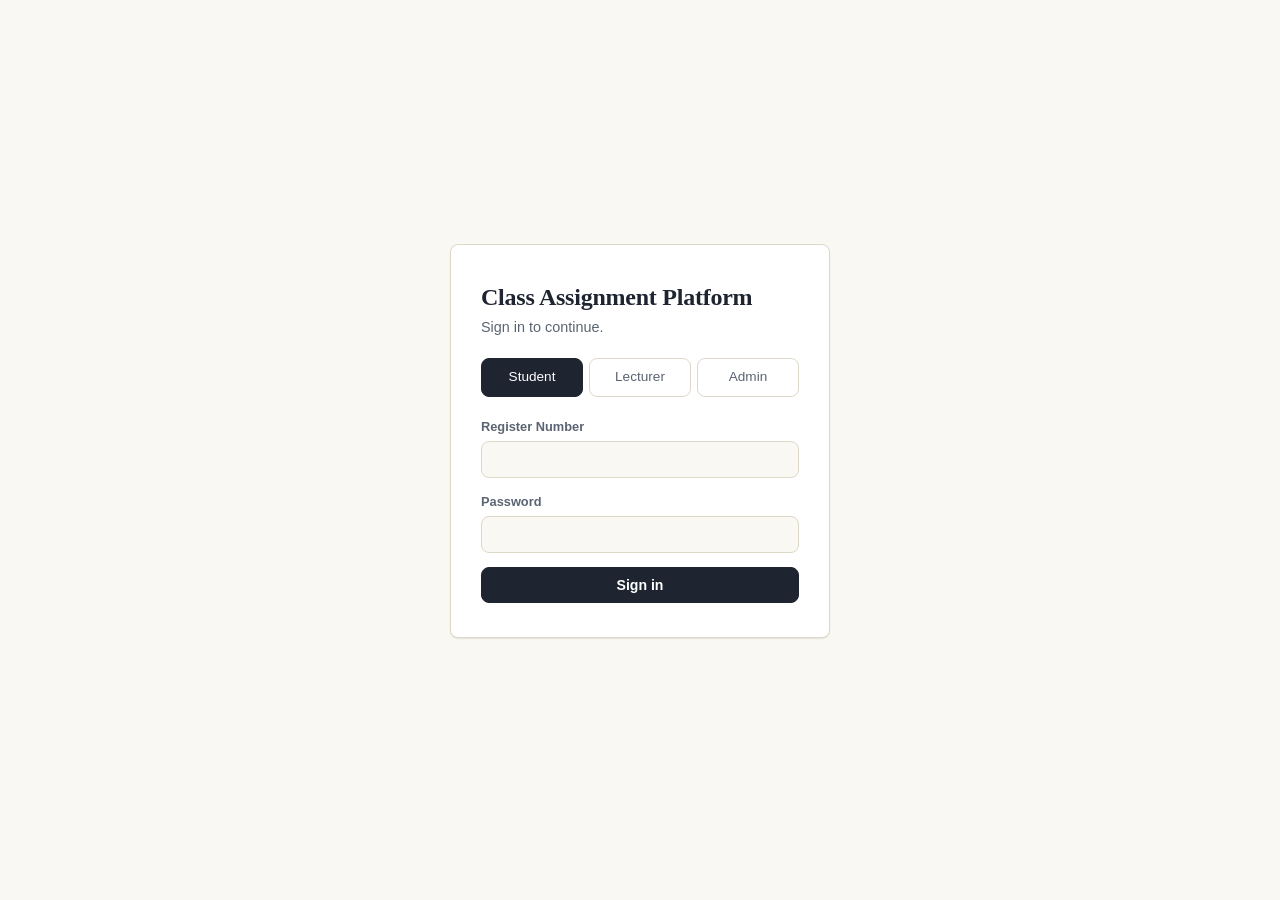
==== frontend/index.html @ a12e346f "First commit." ====
<!doctype html>
<html lang="en">
<head>
<meta charset="utf-8" />
<meta name="viewport" content="width=device-width, initial-scale=1" />
<title>Sign in · Class Assignment Platform</title>
<link rel="stylesheet" href="shared/css/styles.css" />
</head>
<body>
  <div class="login-shell">
    <div class="card login-card">
      <h1>Class Assignment Platform</h1>
      <p style="color:var(--ink-soft); margin-top:-8px; margin-bottom:20px; font-size:.9rem;">
        Sign in to continue.
      </p>

      <div class="role-tabs" id="roleTabs">
        <div class="role-tab active" data-role="student">Student</div>
        <div class="role-tab" data-role="lecturer">Lecturer</div>
        <div class="role-tab" data-role="admin">Admin</div>
      </div>

      <div id="errorBanner"></div>

      <form id="loginForm">
        <div class="field">
          <label id="idLabel">Register Number</label>
          <input id="identifier" type="text" autocomplete="username" required />
        </div>
        <div class="field">
          <label>Password</label>
          <input id="password" type="password" autocomplete="current-password" required />
        </div>
        <button class="btn" type="submit" style="width:100%; justify-content:center;" id="submitBtn">
          Sign in
        </button>
      </form>
    </div>
  </div>

  <script src="shared/js/api.js"></script>
  <script>
    let selectedRole = "student";
    const idLabels = { student: "Register Number", lecturer: "Lecturer ID", admin: "Username" };
    const destinations = { student: "student/index.html", lecturer: "lecturer/index.html", admin: "admin/index.html" };

    document.querySelectorAll(".role-tab").forEach(tab => {
      tab.addEventListener("click", () => {
        document.querySelectorAll(".role-tab").forEach(t => t.classList.remove("active"));
        tab.classList.add("active");
        selectedRole = tab.dataset.role;
        document.getElementById("idLabel").textContent = idLabels[selectedRole];
      });
    });

    if (Auth.isLoggedIn()) {
      window.location.href = destinations[Auth.role()] || "student/index.html";
    }

    document.getElementById("loginForm").addEventListener("submit", async (e) => {
      e.preventDefault();
      const errorBanner = document.getElementById("errorBanner");
      const submitBtn = document.getElementById("submitBtn");
      errorBanner.innerHTML = "";
      submitBtn.disabled = true;
      submitBtn.textContent = "Signing in…";

      try {
        const session = await Api.post("/auth/login", {
          identifier: document.getElementById("identifier").value.trim(),
          password: document.getElementById("password").value,
          role: selectedRole,
        });
        Auth.save(session);
        window.location.href = destinations[selectedRole];
      } catch (err) {
        errorBanner.innerHTML = `<div class="error-banner">${err.message || "Invalid credentials."}</div>`;
      } finally {
        submitBtn.disabled = false;
        submitBtn.textContent = "Sign in";
      }
    });
  </script>
</body>
</html>
---- frontend/shared/css/styles.css ----
/* ============================================================
   Design tokens — "gradebook" aesthetic: warm paper background,
   ink navy text, a single amber accent used only for scores/
   emphasis (never decoration). Serif display for hierarchy,
   clean sans for body/data density.
   ============================================================ */
:root{
  --paper:      #FAF8F3;
  --paper-dim:  #F1EEE6;
  --ink:        #1E2430;
  --ink-soft:   #5B6472;
  --line:       #DED8C9;
  --accent:     #B4740E;   /* amber — scores, active states, highlights only */
  --accent-soft:#F1E4C8;
  --good:       #2F6B4F;
  --bad:        #A13A3A;
  --white:      #FFFFFF;

  --font-display: "Source Serif Pro", Georgia, "Iowan Old Style", serif;
  --font-body: -apple-system, BlinkMacSystemFont, "Segoe UI", Inter, sans-serif;
  --font-mono: "SFMono-Regular", Consolas, "Liberation Mono", monospace;

  --radius: 8px;
  --shadow: 0 1px 2px rgba(30,36,48,0.06), 0 1px 1px rgba(30,36,48,0.04);
}

*{ box-sizing: border-box; }
html,body{ margin:0; padding:0; }
body{
  background: var(--paper);
  color: var(--ink);
  font-family: var(--font-body);
  font-size: 15px;
  line-height: 1.5;
  -webkit-font-smoothing: antialiased;
}
h1,h2,h3{
  font-family: var(--font-display);
  font-weight: 600;
  letter-spacing: -0.01em;
  margin: 0 0 0.4em;
  color: var(--ink);
}
h1{ font-size: 1.9rem; }
h2{ font-size: 1.35rem; }
h3{ font-size: 1.05rem; }
a{ color: var(--accent); text-decoration:none; }
a:hover{ text-decoration: underline; }
button, input, select, textarea{ font-family: inherit; font-size: inherit; }

/* ---------------- layout shell ---------------- */
.app-shell{ display:flex; min-height:100vh; }
.sidebar{
  width: 232px; flex-shrink:0; background: var(--white);
  border-right: 1px solid var(--line); padding: 20px 14px;
  display:flex; flex-direction:column; gap: 4px;
}
.sidebar .brand{
  font-family: var(--font-display); font-size: 1.15rem; font-weight:700;
  padding: 4px 10px 18px; border-bottom: 1px solid var(--line); margin-bottom: 10px;
}
.sidebar .brand small{ display:block; font-family: var(--font-body); font-weight:400;
  font-size: .72rem; color: var(--ink-soft); text-transform:uppercase; letter-spacing:.06em; margin-top:2px; }
.nav-link{
  display:block; padding: 9px 12px; border-radius: var(--radius);
  color: var(--ink-soft); font-size: .92rem; cursor:pointer;
}
.nav-link:hover{ background: var(--paper-dim); text-decoration:none; }
.nav-link.active{ background: var(--accent-soft); color: var(--accent); font-weight:600; }
.nav-crumb{ font-size:.78rem; color: var(--ink-soft); text-transform:uppercase; letter-spacing:.05em;
  padding: 12px 12px 4px; }

.main{ flex:1; min-width:0; padding: 28px 36px 60px; max-width: 1100px; }
.topbar{ display:flex; justify-content:space-between; align-items:center; margin-bottom: 22px; }
.topbar .user-pill{ font-size:.85rem; color: var(--ink-soft); display:flex; align-items:center; gap:10px; }

/* ---------------- components ---------------- */
.card{
  background: var(--white); border: 1px solid var(--line); border-radius: var(--radius);
  padding: 20px 22px; box-shadow: var(--shadow); margin-bottom: 18px;
}
.card + .card{ margin-top: 0; }
.grid{ display:grid; gap: 16px; }
.grid-3{ grid-template-columns: repeat(3, 1fr); }
.grid-2{ grid-template-columns: repeat(2, 1fr); }
@media (max-width: 800px){ .grid-3, .grid-2{ grid-template-columns: 1fr; } .sidebar{ display:none; } }

.stat{ display:flex; flex-direction:column; gap:4px; }
.stat .value{ font-family: var(--font-display); font-size: 1.8rem; font-weight:700; }
.stat .label{ font-size:.78rem; color: var(--ink-soft); text-transform:uppercase; letter-spacing:.05em; }

table{ width:100%; border-collapse: collapse; font-size:.9rem; }
th{ text-align:left; font-size:.72rem; text-transform:uppercase; letter-spacing:.05em;
  color: var(--ink-soft); border-bottom: 1px solid var(--line); padding: 8px 10px; }
td{ padding: 10px 10px; border-bottom: 1px solid var(--paper-dim); }
tr:hover td{ background: var(--paper-dim); }

.btn{
  display:inline-flex; align-items:center; gap:6px; border:1px solid var(--ink);
  background: var(--ink); color: var(--white); padding: 9px 16px; border-radius: var(--radius);
  cursor:pointer; font-size:.88rem; font-weight:600;
}
.btn:hover{ opacity:.88; }
.btn.secondary{ background: var(--white); color: var(--ink); border-color: var(--line); }
.btn.danger{ background: var(--bad); border-color: var(--bad); }
.btn:disabled{ opacity:.45; cursor:not-allowed; }

.field{ display:flex; flex-direction:column; gap:5px; margin-bottom: 14px; }
.field label{ font-size:.8rem; color: var(--ink-soft); font-weight:600; }
.field input, .field select, .field textarea{
  border:1px solid var(--line); border-radius: var(--radius); padding: 9px 11px;
  background: var(--paper); color: var(--ink);
}
.field input:focus, .field select:focus, .field textarea:focus{
  outline: 2px solid var(--accent); outline-offset: 1px; background: var(--white);
}
.field-row{ display:flex; gap: 14px; }
.field-row .field{ flex:1; }

.badge{ display:inline-block; padding: 2px 9px; border-radius: 999px; font-size:.72rem;
  font-weight:600; text-transform:uppercase; letter-spacing:.03em; }
.badge.ok{ background:#E4F1E9; color: var(--good); }
.badge.warn{ background: var(--accent-soft); color: var(--accent); }
.badge.err{ background:#F5E3E3; color: var(--bad); }
.badge.neutral{ background: var(--paper-dim); color: var(--ink-soft); }

.empty-state{ text-align:center; padding: 48px 20px; color: var(--ink-soft); }
.empty-state h3{ color: var(--ink); }

.error-banner{ background:#F5E3E3; border:1px solid #E3B6B6; color: var(--bad);
  padding: 10px 14px; border-radius: var(--radius); margin-bottom: 14px; font-size:.88rem; }

.loading{ display:flex; align-items:center; gap:10px; color: var(--ink-soft); padding: 24px 0; }
.spinner{
  width:16px; height:16px; border-radius:50%; border: 2px solid var(--line);
  border-top-color: var(--accent); animation: spin .7s linear infinite;
}
@keyframes spin{ to{ transform: rotate(360deg); } }

/* timer / exam-taking */
.timer-pill{
  font-family: var(--font-mono); font-size: .95rem; padding: 6px 12px; border-radius: 999px;
  background: var(--accent-soft); color: var(--accent); font-weight:700;
}
.timer-pill.low{ background:#F5E3E3; color: var(--bad); }
.question-nav{ display:flex; flex-wrap:wrap; gap:6px; margin-bottom: 18px; }
.qnav-dot{
  width:30px; height:30px; border-radius:6px; border:1px solid var(--line);
  display:flex; align-items:center; justify-content:center; font-size:.78rem; cursor:pointer;
  background: var(--white); color: var(--ink-soft);
}
.qnav-dot.answered{ background: var(--good); border-color: var(--good); color:var(--white); }
.qnav-dot.current{ border-color: var(--accent); color: var(--accent); font-weight:700; }

.login-shell{
  min-height:100vh; display:flex; align-items:center; justify-content:center; background: var(--paper);
}
.login-card{ width: 380px; padding: 34px 30px; }
.login-card h1{ font-size:1.5rem; }
.role-tabs{ display:flex; gap:6px; margin-bottom: 20px; }
.role-tab{ flex:1; text-align:center; padding:8px; border-radius: var(--radius); border:1px solid var(--line);
  cursor:pointer; font-size:.85rem; color: var(--ink-soft); }
.role-tab.active{ background: var(--ink); color: var(--white); border-color: var(--ink); }
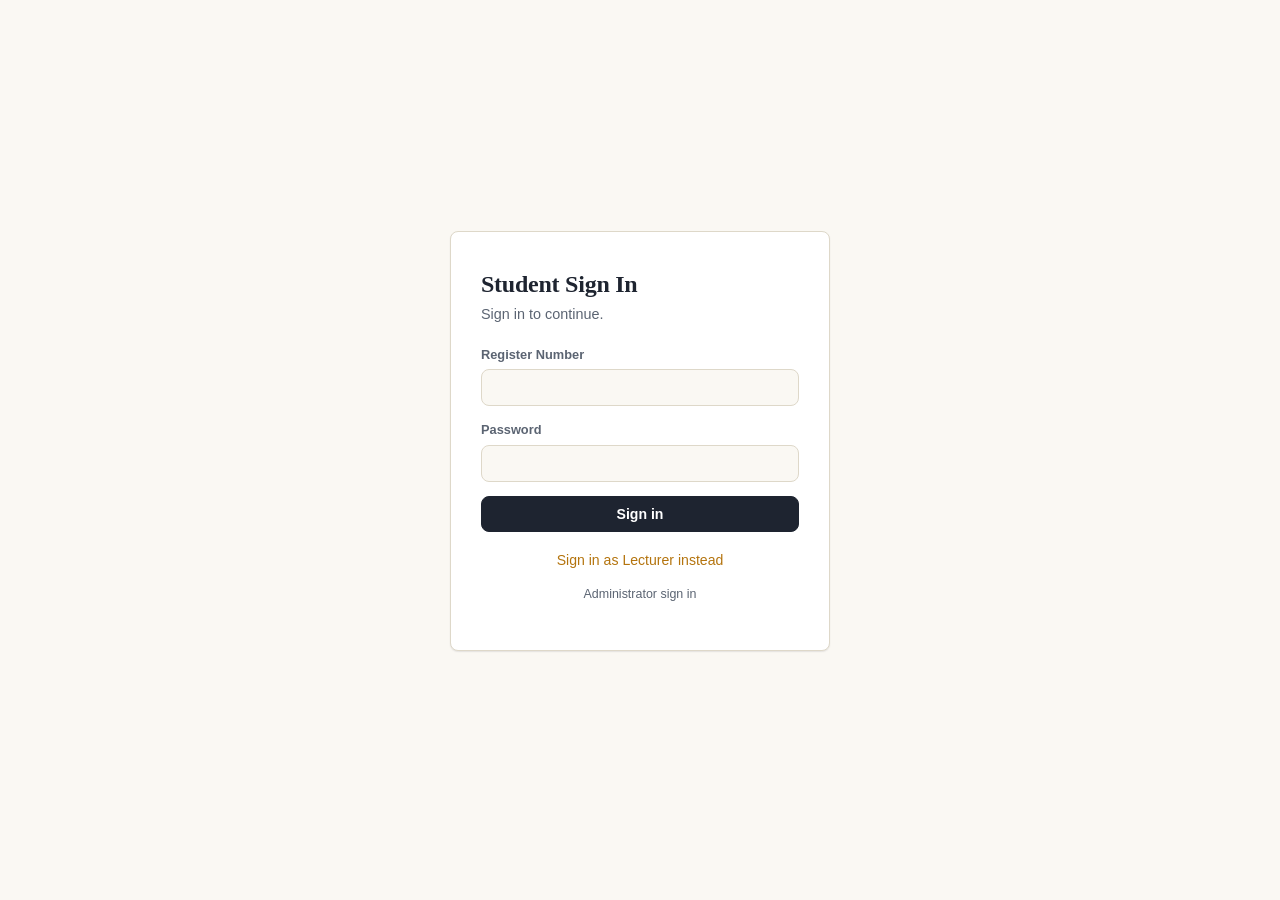
==== commit c201c9e2: "Unpushed." ====
--- a/frontend/index.html
+++ b/frontend/index.html
@@ -3,22 +3,16 @@
 <head>
 <meta charset="utf-8" />
 <meta name="viewport" content="width=device-width, initial-scale=1" />
-<title>Sign in · Class Assignment Platform</title>
+<title>Sign in · AssignKit</title>
 <link rel="stylesheet" href="shared/css/styles.css" />
 </head>
 <body>
   <div class="login-shell">
     <div class="card login-card">
-      <h1>Class Assignment Platform</h1>
+      <h1 id="formTitle">Student Sign In</h1>
       <p style="color:var(--ink-soft); margin-top:-8px; margin-bottom:20px; font-size:.9rem;">
         Sign in to continue.
       </p>
-
-      <div class="role-tabs" id="roleTabs">
-        <div class="role-tab active" data-role="student">Student</div>
-        <div class="role-tab" data-role="lecturer">Lecturer</div>
-        <div class="role-tab" data-role="admin">Admin</div>
-      </div>
 
       <div id="errorBanner"></div>
 
@@ -35,27 +29,39 @@
           Sign in
         </button>
       </form>
+
+      <p style="text-align:center; margin-top:18px; font-size:.88rem;">
+        <a href="#" id="toggleRoleLink">Sign in as Lecturer instead</a>
+      </p>
+      <p style="text-align:center; margin-top:6px; font-size:.78rem;">
+        <a href="admin/login.html" style="color:var(--ink-soft);">Administrator sign in</a>
+      </p>
     </div>
   </div>
 
   <script src="shared/js/api.js"></script>
   <script>
     let selectedRole = "student";
-    const idLabels = { student: "Register Number", lecturer: "Lecturer ID", admin: "Username" };
-    const destinations = { student: "student/index.html", lecturer: "lecturer/index.html", admin: "admin/index.html" };
-
-    document.querySelectorAll(".role-tab").forEach(tab => {
-      tab.addEventListener("click", () => {
-        document.querySelectorAll(".role-tab").forEach(t => t.classList.remove("active"));
-        tab.classList.add("active");
-        selectedRole = tab.dataset.role;
-        document.getElementById("idLabel").textContent = idLabels[selectedRole];
-      });
-    });
+    const idLabels = { student: "Register Number", lecturer: "Lecturer ID" };
+    const titles = { student: "Student Sign In", lecturer: "Lecturer Sign In" };
+    const toggleLabels = { student: "Sign in as Lecturer instead", lecturer: "Sign in as Student instead" };
+    const destinations = { student: "student/index.html", lecturer: "lecturer/index.html" };
 
     if (Auth.isLoggedIn()) {
-      window.location.href = destinations[Auth.role()] || "student/index.html";
+      const dest = Auth.role() === "admin" ? "admin/index.html" : (destinations[Auth.role()] || "student/index.html");
+      window.location.href = dest;
     }
+
+    document.getElementById("toggleRoleLink").addEventListener("click", (e) => {
+      e.preventDefault();
+      selectedRole = selectedRole === "student" ? "lecturer" : "student";
+      document.getElementById("formTitle").textContent = titles[selectedRole];
+      document.getElementById("idLabel").textContent = idLabels[selectedRole];
+      document.getElementById("toggleRoleLink").textContent = toggleLabels[selectedRole];
+      document.getElementById("identifier").value = "";
+      document.getElementById("password").value = "";
+      document.getElementById("errorBanner").innerHTML = "";
+    });
 
     document.getElementById("loginForm").addEventListener("submit", async (e) => {
       e.preventDefault();
@@ -82,4 +88,4 @@
     });
   </script>
 </body>
-</html>
+</html>
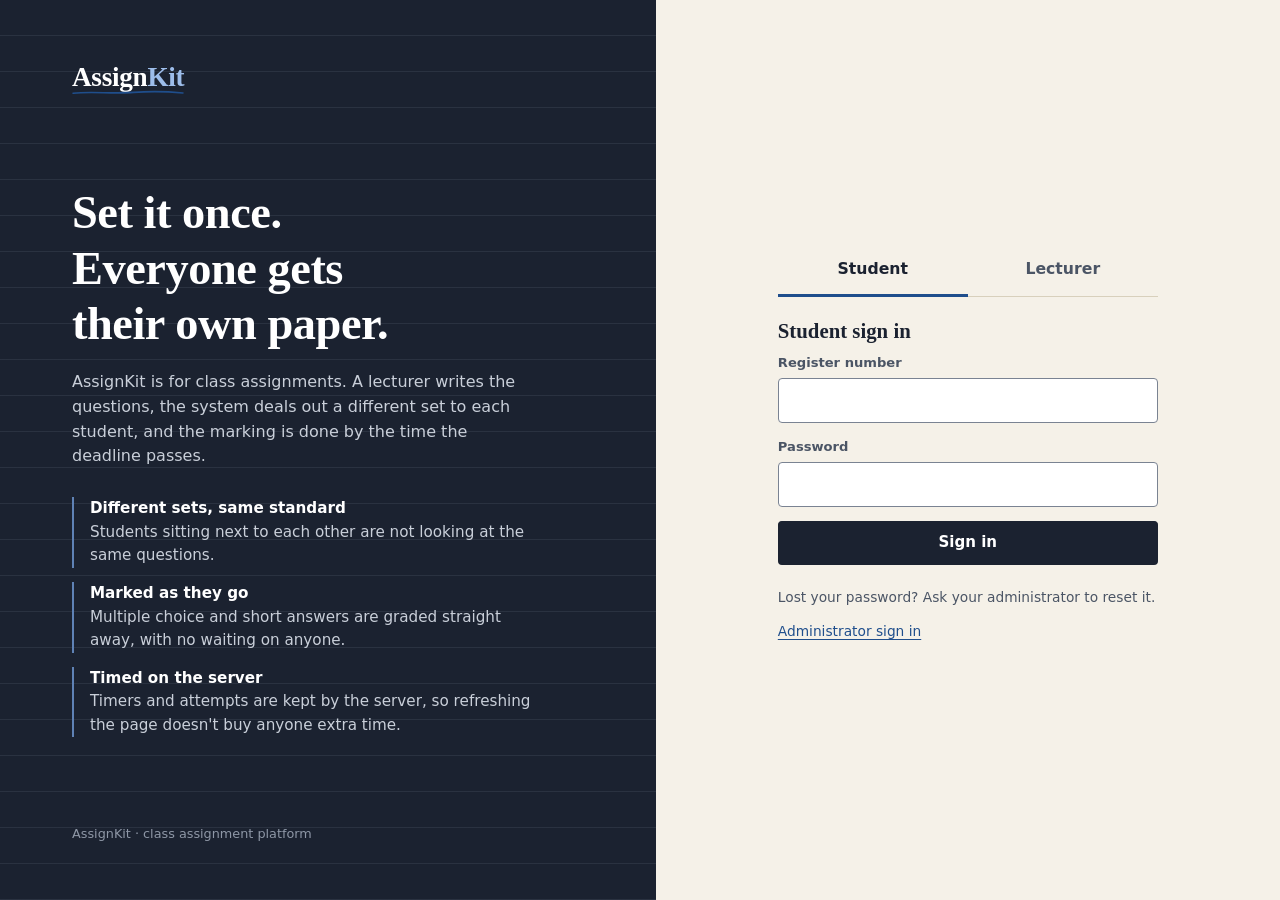
==== commit 8e76926f: "Redesign UI, feature switches, manual mode default" ====
--- a/frontend/index.html
+++ b/frontend/index.html
@@ -4,88 +4,102 @@
 <meta charset="utf-8" />
 <meta name="viewport" content="width=device-width, initial-scale=1" />
 <title>Sign in · AssignKit</title>
+<meta name="description" content="AssignKit: class assignments where every student gets their own paper, marked automatically." />
 <link rel="stylesheet" href="shared/css/styles.css" />
 </head>
 <body>
-  <div class="login-shell">
-    <div class="card login-card">
-      <h1 id="formTitle">Student Sign In</h1>
-      <p style="color:var(--ink-soft); margin-top:-8px; margin-bottom:20px; font-size:.9rem;">
-        Sign in to continue.
-      </p>
+<div class="signin">
+  <section class="signin-intro" aria-label="About AssignKit">
+    <div>
+      <a class="wordmark" href="index.html">Assign<span>Kit</span></a>
+    </div>
+    <div>
+      <h1>Set it once. Everyone gets their own paper.</h1>
+      <p>AssignKit is for class assignments. A lecturer writes the questions, the system deals out a different set to each student, and the marking is done by the time the deadline passes.</p>
+      <ul class="facts">
+        <li><b>Different sets, same standard</b>Students sitting next to each other are not looking at the same questions.</li>
+        <li><b>Marked as they go</b>Multiple choice and short answers are graded straight away, with no waiting on anyone.</li>
+        <li><b>Timed on the server</b>Timers and attempts are kept by the server, so refreshing the page doesn't buy anyone extra time.</li>
+      </ul>
+    </div>
+    <div class="foot">AssignKit · class assignment platform</div>
+  </section>
 
-      <div id="errorBanner"></div>
+  <section class="signin-form">
+    <div class="signin-box">
+      <div class="role-tabs" role="tablist" aria-label="Sign in as">
+        <button class="role-tab" role="tab" id="tab-student" aria-selected="true" type="button" data-role="student">Student</button>
+        <button class="role-tab" role="tab" id="tab-lecturer" aria-selected="false" type="button" data-role="lecturer">Lecturer</button>
+      </div>
 
-      <form id="loginForm">
+      <h2 id="formTitle">Student sign in</h2>
+      <div id="errorBanner" aria-live="polite"></div>
+
+      <form id="loginForm" novalidate>
         <div class="field">
-          <label id="idLabel">Register Number</label>
-          <input id="identifier" type="text" autocomplete="username" required />
+          <label for="identifier" id="idLabel">Register number</label>
+          <input id="identifier" type="text" autocomplete="username" autocapitalize="off" autocorrect="off" spellcheck="false" required />
         </div>
         <div class="field">
-          <label>Password</label>
+          <label for="password">Password</label>
           <input id="password" type="password" autocomplete="current-password" required />
         </div>
-        <button class="btn" type="submit" style="width:100%; justify-content:center;" id="submitBtn">
-          Sign in
-        </button>
+        <button class="btn block" type="submit" id="submitBtn">Sign in</button>
       </form>
 
-      <p style="text-align:center; margin-top:18px; font-size:.88rem;">
-        <a href="#" id="toggleRoleLink">Sign in as Lecturer instead</a>
-      </p>
-      <p style="text-align:center; margin-top:6px; font-size:.78rem;">
-        <a href="admin/login.html" style="color:var(--ink-soft);">Administrator sign in</a>
-      </p>
+      <p class="small muted" style="margin-top:22px;">Lost your password? Ask your administrator to reset it.</p>
+      <p class="small"><a href="admin/login.html">Administrator sign in</a></p>
     </div>
-  </div>
+  </section>
+</div>
 
-  <script src="shared/js/api.js"></script>
-  <script>
-    let selectedRole = "student";
-    const idLabels = { student: "Register Number", lecturer: "Lecturer ID" };
-    const titles = { student: "Student Sign In", lecturer: "Lecturer Sign In" };
-    const toggleLabels = { student: "Sign in as Lecturer instead", lecturer: "Sign in as Student instead" };
-    const destinations = { student: "student/index.html", lecturer: "lecturer/index.html" };
+<script src="shared/js/api.js"></script>
+<script src="shared/js/ui.js"></script>
+<script>
+  let selectedRole = "student";
+  const text = {
+    student:  { title: "Student sign in",  idLabel: "Register number", dest: "student/index.html" },
+    lecturer: { title: "Lecturer sign in", idLabel: "Lecturer ID",     dest: "lecturer/index.html" },
+  };
 
-    if (Auth.isLoggedIn()) {
-      const dest = Auth.role() === "admin" ? "admin/index.html" : (destinations[Auth.role()] || "student/index.html");
-      window.location.href = dest;
-    }
+  if (Auth.isLoggedIn()) {
+    window.location.href = Auth.role() === "admin" ? "admin/index.html" : (text[Auth.role()] || text.student).dest;
+  }
 
-    document.getElementById("toggleRoleLink").addEventListener("click", (e) => {
-      e.preventDefault();
-      selectedRole = selectedRole === "student" ? "lecturer" : "student";
-      document.getElementById("formTitle").textContent = titles[selectedRole];
-      document.getElementById("idLabel").textContent = idLabels[selectedRole];
-      document.getElementById("toggleRoleLink").textContent = toggleLabels[selectedRole];
+  document.querySelectorAll(".role-tab").forEach(tab => {
+    tab.addEventListener("click", () => {
+      selectedRole = tab.dataset.role;
+      document.querySelectorAll(".role-tab").forEach(t => t.setAttribute("aria-selected", String(t === tab)));
+      document.getElementById("formTitle").textContent = text[selectedRole].title;
+      document.getElementById("idLabel").textContent = text[selectedRole].idLabel;
       document.getElementById("identifier").value = "";
       document.getElementById("password").value = "";
       document.getElementById("errorBanner").innerHTML = "";
+      document.getElementById("identifier").focus();
     });
+  });
 
-    document.getElementById("loginForm").addEventListener("submit", async (e) => {
-      e.preventDefault();
-      const errorBanner = document.getElementById("errorBanner");
-      const submitBtn = document.getElementById("submitBtn");
-      errorBanner.innerHTML = "";
-      submitBtn.disabled = true;
-      submitBtn.textContent = "Signing in…";
-
-      try {
-        const session = await Api.post("/auth/login", {
-          identifier: document.getElementById("identifier").value.trim(),
-          password: document.getElementById("password").value,
-          role: selectedRole,
-        });
-        Auth.save(session);
-        window.location.href = destinations[selectedRole];
-      } catch (err) {
-        errorBanner.innerHTML = `<div class="error-banner">${err.message || "Invalid credentials."}</div>`;
-      } finally {
-        submitBtn.disabled = false;
-        submitBtn.textContent = "Sign in";
-      }
-    });
-  </script>
+  document.getElementById("loginForm").addEventListener("submit", async (e) => {
+    e.preventDefault();
+    const errorBanner = document.getElementById("errorBanner");
+    const submitBtn = document.getElementById("submitBtn");
+    errorBanner.innerHTML = "";
+    submitBtn.disabled = true;
+    submitBtn.textContent = "Signing in…";
+    try {
+      const session = await Api.post("/auth/login", {
+        identifier: document.getElementById("identifier").value.trim(),
+        password: document.getElementById("password").value,
+        role: selectedRole,
+      });
+      Auth.save(session);
+      window.location.href = text[selectedRole].dest;
+    } catch (err) {
+      errorBanner.innerHTML = errorBlock({ message: err.message || "Those details didn't match. Check them and try again." });
+      submitBtn.disabled = false;
+      submitBtn.textContent = "Sign in";
+    }
+  });
+</script>
 </body>
 </html>
--- a/frontend/shared/css/styles.css
+++ b/frontend/shared/css/styles.css
@@ -1,163 +1,351 @@
-/* ============================================================
-   Design tokens — "gradebook" aesthetic: warm paper background,
-   ink navy text, a single amber accent used only for scores/
-   emphasis (never decoration). Serif display for hierarchy,
-   clean sans for body/data density.
-   ============================================================ */
+/* ==========================================================================
+   AssignKit — one stylesheet for the student, lecturer and admin apps.
+
+   Look: a school notebook. Warm paper, one blue ink colour, ruled lines,
+   serif headings, square-ish corners. No gradients, no glass, no icon fonts.
+   System fonts only, so nothing to download on a slow campus connection.
+
+   Mobile rules of the house:
+   - nothing is allowed to be wider than the screen (see "overflow" notes)
+   - tables turn into stacked rows under 720px, never sideways scrolling
+   - inputs are 16px so iOS doesn't zoom on focus; tap targets are >= 44px
+   ========================================================================== */
+
 :root{
-  --paper:      #FAF8F3;
-  --paper-dim:  #F1EEE6;
-  --ink:        #1E2430;
-  --ink-soft:   #5B6472;
-  --line:       #DED8C9;
-  --accent:     #B4740E;   /* amber — scores, active states, highlights only */
-  --accent-soft:#F1E4C8;
-  --good:       #2F6B4F;
-  --bad:        #A13A3A;
-  --white:      #FFFFFF;
-
-  --font-display: "Source Serif Pro", Georgia, "Iowan Old Style", serif;
-  --font-body: -apple-system, BlinkMacSystemFont, "Segoe UI", Inter, sans-serif;
-  --font-mono: "SFMono-Regular", Consolas, "Liberation Mono", monospace;
-
-  --radius: 8px;
-  --shadow: 0 1px 2px rgba(30,36,48,0.06), 0 1px 1px rgba(30,36,48,0.04);
-}
-
-*{ box-sizing: border-box; }
-html,body{ margin:0; padding:0; }
+  --paper:      #F5F1E8;
+  --paper-2:    #EBE5D6;
+  --sheet:      #FFFDF8;
+  --ink:        #1B2230;
+  --ink-2:      #4B5565;
+  --ink-3:      #7A8392;
+  --rule:       #D8D0BC;
+  --rule-blue:  #BFD0E6;
+  --blue:       #1F4E8C;
+  --blue-dk:    #173A69;
+  --blue-wash:  #E3ECF7;
+  --good:       #2B6B49;
+  --good-wash:  #E1EFE6;
+  --warn:       #8A5A00;
+  --warn-wash:  #F6E9C7;
+  --bad:        #A12F26;
+  --bad-wash:   #F6DFDB;
+
+  --serif: "Iowan Old Style", "Palatino Linotype", Palatino, Georgia, "Times New Roman", serif;
+  --sans:  system-ui, -apple-system, "Segoe UI", Roboto, "Helvetica Neue", Arial, sans-serif;
+  --mono:  ui-monospace, "SF Mono", "Cascadia Mono", Menlo, Consolas, monospace;
+
+  --r: 4px;
+  --gap: 16px;
+  --page: 1040px;
+}
+
+*, *::before, *::after{ box-sizing: border-box; }
+html{ -webkit-text-size-adjust: 100%; }
+/* overflow-x: clip is the backstop, not the fix. Every component below is
+   written so it fits; this just guarantees a stray long word or URL can
+   never make the whole page pan sideways on a phone. */
+html, body{ margin: 0; padding: 0; max-width: 100%; overflow-x: clip; }
 body{
   background: var(--paper);
   color: var(--ink);
-  font-family: var(--font-body);
-  font-size: 15px;
-  line-height: 1.5;
+  font: 16px/1.55 var(--sans);
   -webkit-font-smoothing: antialiased;
-}
-h1,h2,h3{
-  font-family: var(--font-display);
-  font-weight: 600;
-  letter-spacing: -0.01em;
-  margin: 0 0 0.4em;
-  color: var(--ink);
-}
-h1{ font-size: 1.9rem; }
-h2{ font-size: 1.35rem; }
-h3{ font-size: 1.05rem; }
-a{ color: var(--accent); text-decoration:none; }
-a:hover{ text-decoration: underline; }
-button, input, select, textarea{ font-family: inherit; font-size: inherit; }
-
-/* ---------------- layout shell ---------------- */
-.app-shell{ display:flex; min-height:100vh; }
-.sidebar{
-  width: 232px; flex-shrink:0; background: var(--white);
-  border-right: 1px solid var(--line); padding: 20px 14px;
-  display:flex; flex-direction:column; gap: 4px;
-}
-.sidebar .brand{
-  font-family: var(--font-display); font-size: 1.15rem; font-weight:700;
-  padding: 4px 10px 18px; border-bottom: 1px solid var(--line); margin-bottom: 10px;
-}
-.sidebar .brand small{ display:block; font-family: var(--font-body); font-weight:400;
-  font-size: .72rem; color: var(--ink-soft); text-transform:uppercase; letter-spacing:.06em; margin-top:2px; }
+  overflow-wrap: anywhere;
+  min-height: 100vh;
+  min-height: 100dvh;
+}
+::selection{ background: var(--blue); color: #fff; }
+
+h1, h2, h3, h4{ font-family: var(--serif); color: var(--ink); line-height: 1.2; margin: 0 0 .45em; font-weight: 700; }
+h1{ font-size: clamp(1.7rem, 4.6vw, 2.35rem); letter-spacing: -.01em; }
+h2{ font-size: 1.3rem; }
+h3{ font-size: 1.1rem; }
+p{ margin: 0 0 .9em; }
+a{ color: var(--blue); text-decoration: underline; text-underline-offset: 3px; text-decoration-thickness: 1px; }
+a:hover{ color: var(--blue-dk); text-decoration-thickness: 2px; }
+img, svg, video{ max-width: 100%; }
+button, input, select, textarea{ font: inherit; color: inherit; }
+:focus-visible{ outline: 3px solid var(--blue); outline-offset: 2px; }
+.muted{ color: var(--ink-2); }
+.small{ font-size: .86rem; }
+.mono{ font-family: var(--mono); }
+.sr-only{ position:absolute; width:1px; height:1px; overflow:hidden; clip:rect(0 0 0 0); white-space:nowrap; }
+.nowrap{ white-space: nowrap; }
+
+/* ------------------------------------------------------------ header */
+.site-header{
+  background: var(--sheet);
+  border-bottom: 2px solid var(--ink);
+  position: sticky; top: 0; z-index: 20;
+}
+.site-header::after{ /* the second, thinner rule — like a ledger heading */
+  content: ""; display: block; height: 0; border-bottom: 1px solid var(--rule-blue);
+}
+.bar{
+  max-width: var(--page); margin: 0 auto; padding: 0 20px;
+  display: flex; align-items: center; gap: 14px; min-height: 58px; flex-wrap: wrap;
+}
+.wordmark{
+  font-family: var(--serif); font-weight: 700; font-size: 1.35rem; color: var(--ink);
+  text-decoration: none; letter-spacing: -.01em; position: relative; padding-bottom: 2px;
+}
+.wordmark:hover{ color: var(--ink); text-decoration: none; }
+.wordmark span{ color: var(--blue); }
+.wordmark::after{ /* a slightly wobbly underline, drawn once */
+  content: ""; position: absolute; left: 0; right: 0; bottom: -1px; height: 5px;
+  background: no-repeat center/100% 100% url("data:image/svg+xml,%3Csvg xmlns='http://www.w3.org/2000/svg' viewBox='0 0 100 5' preserveAspectRatio='none'%3E%3Cpath d='M1 3.2C18 1.2 36 4 55 2.4S86 1.6 99 3' fill='none' stroke='%231F4E8C' stroke-width='1.6' stroke-linecap='round'/%3E%3C/svg%3E");
+}
+.role-tag{
+  font-size: .7rem; text-transform: uppercase; letter-spacing: .09em; color: var(--ink-2);
+  border: 1px solid var(--rule); padding: 2px 8px; border-radius: 2px;
+}
+.main-nav{ display: flex; align-items: stretch; gap: 2px; margin-left: 8px; flex: 1 1 auto; }
 .nav-link{
-  display:block; padding: 9px 12px; border-radius: var(--radius);
-  color: var(--ink-soft); font-size: .92rem; cursor:pointer;
-}
-.nav-link:hover{ background: var(--paper-dim); text-decoration:none; }
-.nav-link.active{ background: var(--accent-soft); color: var(--accent); font-weight:600; }
-.nav-crumb{ font-size:.78rem; color: var(--ink-soft); text-transform:uppercase; letter-spacing:.05em;
-  padding: 12px 12px 4px; }
-
-.main{ flex:1; min-width:0; padding: 28px 36px 60px; max-width: 1100px; }
-.topbar{ display:flex; justify-content:space-between; align-items:center; margin-bottom: 22px; }
-.topbar .user-pill{ font-size:.85rem; color: var(--ink-soft); display:flex; align-items:center; gap:10px; }
-
-/* ---------------- components ---------------- */
+  display: flex; align-items: center; padding: 0 12px; min-height: 58px;
+  color: var(--ink-2); font-size: .94rem; cursor: pointer; text-decoration: none;
+  border-bottom: 3px solid transparent; margin-bottom: -1px; background: none; border-top: 0; border-left: 0; border-right: 0;
+}
+.nav-link:hover{ color: var(--ink); text-decoration: none; background: var(--paper); }
+.nav-link.active{ color: var(--ink); font-weight: 600; border-bottom-color: var(--blue); }
+.who{ display: flex; align-items: center; gap: 12px; font-size: .88rem; color: var(--ink-2); margin-left: auto; min-width: 0; }
+.who .name{ max-width: 16ch; overflow: hidden; text-overflow: ellipsis; white-space: nowrap; }
+.link-btn{ background: none; border: 0; padding: 8px 0; color: var(--blue); text-decoration: underline; text-underline-offset: 3px; cursor: pointer; font-size: .88rem; }
+.menu-btn{
+  display: none; margin-left: auto; min-height: 44px; padding: 0 14px;
+  background: var(--sheet); border: 1px solid var(--ink); border-radius: var(--r); font-weight: 600; cursor: pointer;
+}
+
+@media (max-width: 860px){
+  .bar{ padding: 6px 16px; }
+  .menu-btn{ display: inline-flex; align-items: center; }
+  .who{ display: none; }
+  .main-nav{
+    display: none; flex-direction: column; width: 100%; order: 5; margin: 0 0 8px; border-top: 1px solid var(--rule);
+  }
+  .main-nav.open{ display: flex; }
+  .main-nav .nav-link{ min-height: 48px; border-bottom: 1px solid var(--paper-2); border-left: 3px solid transparent; margin: 0; padding: 0 6px; }
+  .main-nav .nav-link.active{ border-left-color: var(--blue); border-bottom-color: var(--paper-2); }
+  .main-nav .who-mobile{ display: flex; }
+}
+.who-mobile{ display: none; align-items: center; justify-content: space-between; padding: 12px 6px 4px; font-size: .88rem; color: var(--ink-2); gap: 12px; }
+
+/* -------------------------------------------------------------- page */
+.page{ max-width: var(--page); margin: 0 auto; padding: 28px 20px 72px; }
+.page-head{ margin-bottom: 26px; padding-left: 14px; border-left: 4px solid var(--blue); }
+.page-head h1{ margin-bottom: 4px; }
+.page-head .lede{ margin: 0; color: var(--ink-2); max-width: 60ch; }
+.back{ display: inline-block; margin-bottom: 8px; font-size: .88rem; min-height: 24px; }
+@media (max-width: 600px){
+  .page{ padding: 20px 16px 56px; }
+  .page-head{ margin-bottom: 20px; }
+}
+
+/* ------------------------------------------------------------ layout */
+.stack > * + *{ margin-top: var(--gap); }
+.grid{ display: grid; gap: var(--gap); }
+.grid > *{ min-width: 0; }                       /* lets grid children shrink instead of pushing the page wide */
+.tiles{ grid-template-columns: repeat(auto-fill, minmax(min(100%, 230px), 1fr)); }
+.cols-2{ grid-template-columns: repeat(2, minmax(0, 1fr)); }
+.cols-3{ grid-template-columns: repeat(3, minmax(0, 1fr)); }
+@media (max-width: 760px){ .cols-2, .cols-3{ grid-template-columns: minmax(0, 1fr); } }
+.cluster{ display: flex; flex-wrap: wrap; gap: 10px; align-items: center; }
+.between{ display: flex; flex-wrap: wrap; gap: 10px 16px; align-items: center; justify-content: space-between; }
+
+/* -------------------------------------------------------------- card */
 .card{
-  background: var(--white); border: 1px solid var(--line); border-radius: var(--radius);
-  padding: 20px 22px; box-shadow: var(--shadow); margin-bottom: 18px;
-}
-.card + .card{ margin-top: 0; }
-.grid{ display:grid; gap: 16px; }
-.grid-3{ grid-template-columns: repeat(3, 1fr); }
-.grid-2{ grid-template-columns: repeat(2, 1fr); }
-@media (max-width: 800px){ .grid-3, .grid-2{ grid-template-columns: 1fr; } .sidebar{ display:none; } }
-
-.stat{ display:flex; flex-direction:column; gap:4px; }
-.stat .value{ font-family: var(--font-display); font-size: 1.8rem; font-weight:700; }
-.stat .label{ font-size:.78rem; color: var(--ink-soft); text-transform:uppercase; letter-spacing:.05em; }
-
-table{ width:100%; border-collapse: collapse; font-size:.9rem; }
-th{ text-align:left; font-size:.72rem; text-transform:uppercase; letter-spacing:.05em;
-  color: var(--ink-soft); border-bottom: 1px solid var(--line); padding: 8px 10px; }
-td{ padding: 10px 10px; border-bottom: 1px solid var(--paper-dim); }
-tr:hover td{ background: var(--paper-dim); }
-
+  background: var(--sheet); border: 1px solid var(--rule); border-radius: var(--r);
+  padding: 20px 22px; margin-bottom: var(--gap); min-width: 0;
+}
+.card > h3:first-child, .card > h2:first-child{ margin-top: 0; }
+@media (max-width: 600px){ .card{ padding: 16px; } }
+.card.flat{ background: transparent; border-style: dashed; }
+
+/* a whole card that is a link (semester / section / subject) */
+a.tile{
+  display: block; background: var(--sheet); border: 1px solid var(--rule); border-radius: var(--r);
+  padding: 18px 18px 16px; color: var(--ink); text-decoration: none; min-height: 88px;
+  border-top: 3px solid var(--rule);
+}
+a.tile:hover{ border-top-color: var(--blue); background: #fff; text-decoration: none; color: var(--ink); }
+a.tile h3{ margin: 0 0 4px; }
+a.tile .meta{ color: var(--ink-2); font-size: .86rem; margin: 0; }
+
+/* ledger-style totals */
+.stat{ padding: 16px 18px; }
+.stat .value{ font-family: var(--serif); font-size: clamp(1.7rem, 6vw, 2.3rem); font-weight: 700; line-height: 1; font-variant-numeric: tabular-nums; }
+.stat .label{ margin-top: 8px; padding-top: 8px; border-top: 1px solid var(--rule); font-size: .76rem; color: var(--ink-2); text-transform: uppercase; letter-spacing: .07em; }
+
+/* simple ruled list rows */
+.rows{ list-style: none; margin: 0; padding: 0; }
+.rows > li{ display: flex; flex-wrap: wrap; gap: 6px 14px; align-items: center; justify-content: space-between; padding: 11px 0; border-bottom: 1px solid var(--paper-2); }
+.rows > li:last-child{ border-bottom: 0; }
+.scroll-y{ max-height: 260px; overflow-y: auto; }
+
+/* ------------------------------------------------------------ tables */
+table{ width: 100%; border-collapse: collapse; font-size: .92rem; background: var(--sheet); border: 1px solid var(--rule); }
+th{ text-align: left; font-size: .72rem; text-transform: uppercase; letter-spacing: .07em; color: var(--ink-2); background: var(--paper-2); padding: 9px 12px; font-weight: 600; }
+td{ padding: 10px 12px; border-top: 1px solid var(--paper-2); vertical-align: top; }
+tbody tr:hover td{ background: #FBF8EF; }
+td.actions{ white-space: nowrap; }
+td.actions .btn + .btn{ margin-left: 6px; }
+
+@media (max-width: 720px){
+  table, thead, tbody, tr, th, td{ display: block; width: 100%; }
+  table{ background: none; border: 0; }
+  thead{ position: absolute; width: 1px; height: 1px; overflow: hidden; clip: rect(0 0 0 0); }
+  tr{ background: var(--sheet); border: 1px solid var(--rule); border-radius: var(--r); margin-bottom: 10px; padding: 6px 14px; }
+  td{ display: flex; gap: 14px; justify-content: space-between; align-items: baseline; border: 0; border-bottom: 1px dashed var(--paper-2); padding: 8px 0; text-align: right; }
+  td:last-child{ border-bottom: 0; }
+  td::before{ content: attr(data-label); flex: 0 0 34%; text-align: left; color: var(--ink-2); font-size: .72rem; text-transform: uppercase; letter-spacing: .07em; padding-top: 2px; }
+  td.actions{ white-space: normal; flex-wrap: wrap; justify-content: flex-end; }
+  td.actions::before{ flex-basis: 100%; }
+  tbody tr:hover td{ background: none; }
+}
+
+/* ----------------------------------------------------------- buttons */
 .btn{
-  display:inline-flex; align-items:center; gap:6px; border:1px solid var(--ink);
-  background: var(--ink); color: var(--white); padding: 9px 16px; border-radius: var(--radius);
-  cursor:pointer; font-size:.88rem; font-weight:600;
-}
-.btn:hover{ opacity:.88; }
-.btn.secondary{ background: var(--white); color: var(--ink); border-color: var(--line); }
-.btn.danger{ background: var(--bad); border-color: var(--bad); }
-.btn:disabled{ opacity:.45; cursor:not-allowed; }
-
-.field{ display:flex; flex-direction:column; gap:5px; margin-bottom: 14px; }
-.field label{ font-size:.8rem; color: var(--ink-soft); font-weight:600; }
-.field input, .field select, .field textarea{
-  border:1px solid var(--line); border-radius: var(--radius); padding: 9px 11px;
-  background: var(--paper); color: var(--ink);
-}
-.field input:focus, .field select:focus, .field textarea:focus{
-  outline: 2px solid var(--accent); outline-offset: 1px; background: var(--white);
-}
-.field-row{ display:flex; gap: 14px; }
-.field-row .field{ flex:1; }
-
-.badge{ display:inline-block; padding: 2px 9px; border-radius: 999px; font-size:.72rem;
-  font-weight:600; text-transform:uppercase; letter-spacing:.03em; }
-.badge.ok{ background:#E4F1E9; color: var(--good); }
-.badge.warn{ background: var(--accent-soft); color: var(--accent); }
-.badge.err{ background:#F5E3E3; color: var(--bad); }
-.badge.neutral{ background: var(--paper-dim); color: var(--ink-soft); }
-
-.empty-state{ text-align:center; padding: 48px 20px; color: var(--ink-soft); }
+  display: inline-flex; align-items: center; justify-content: center; gap: 8px;
+  min-height: 44px; padding: 8px 18px; border-radius: var(--r);
+  background: var(--ink); color: #fff; border: 1px solid var(--ink); border-bottom-width: 3px;
+  font-weight: 600; font-size: .94rem; cursor: pointer; text-decoration: none; text-align: center; line-height: 1.2;
+}
+.btn:hover{ background: #2A3447; color: #fff; text-decoration: none; }
+.btn:active{ transform: translateY(1px); border-bottom-width: 2px; }
+.btn.blue{ background: var(--blue); border-color: var(--blue-dk); }
+.btn.blue:hover{ background: var(--blue-dk); }
+.btn.secondary{ background: var(--sheet); color: var(--ink); border-color: var(--ink-3); border-bottom-color: var(--ink-3); }
+.btn.secondary:hover{ background: var(--paper-2); color: var(--ink); }
+.btn.danger{ background: var(--bad); border-color: #7C231C; }
+.btn.small{ min-height: 36px; padding: 4px 12px; font-size: .84rem; }
+.btn:disabled, .btn[aria-disabled="true"]{ background: var(--paper-2); color: var(--ink-3); border-color: var(--rule); cursor: not-allowed; transform: none; }
+.btn:disabled:hover{ background: var(--paper-2); color: var(--ink-3); }
+.btn.block{ width: 100%; }
+
+/* "temporarily unavailable" — a visible, honest state rather than a hidden control */
+.off{
+  display: flex; flex-wrap: wrap; align-items: center; gap: 10px 14px;
+  padding: 14px 16px; border: 1px dashed var(--ink-3); border-radius: var(--r); background: repeating-linear-gradient(135deg, transparent 0 10px, rgba(27,34,48,.035) 10px 20px);
+}
+.off .btn{ flex: 0 0 auto; }
+.off p{ margin: 0; flex: 1 1 220px; font-size: .88rem; color: var(--ink-2); }
+.chip-off{
+  display: inline-block; font-size: .68rem; font-weight: 700; letter-spacing: .07em; text-transform: uppercase;
+  color: var(--warn); background: var(--warn-wash); border: 1px solid #DDBF72; padding: 2px 8px; border-radius: 2px; white-space: nowrap;
+}
+
+/* ------------------------------------------------------------- forms */
+.field{ display: flex; flex-direction: column; gap: 5px; margin-bottom: 14px; min-width: 0; }
+.field label, .label{ font-size: .82rem; font-weight: 600; color: var(--ink-2); }
+.field .hint{ font-size: .8rem; color: var(--ink-3); }
+input, select, textarea{
+  width: 100%; min-width: 0; min-height: 44px; padding: 9px 12px; font-size: 16px;
+  background: #fff; border: 1px solid var(--ink-3); border-radius: var(--r);
+}
+textarea{ min-height: 92px; resize: vertical; line-height: 1.45; }
+input:focus, select:focus, textarea:focus{ outline: 3px solid var(--blue-wash); border-color: var(--blue); }
+input:disabled, select:disabled, textarea:disabled{ background: var(--paper-2); color: var(--ink-3); border-color: var(--rule); cursor: not-allowed; }
+input[type="file"]{ padding: 8px; background: var(--paper); }
+input[type="radio"], input[type="checkbox"]{ width: 20px; min-height: 20px; height: 20px; accent-color: var(--blue); flex: 0 0 auto; }
+.field-row{ display: grid; grid-template-columns: repeat(auto-fit, minmax(min(100%, 160px), 1fr)); gap: 0 14px; }
+.field-row > *{ min-width: 0; }
+.inline-pick{ display: flex; align-items: center; gap: 8px; font-size: .9rem; min-height: 44px; }
+
+/* segmented "Manual / Hybrid / AI" */
+.seg{ display: grid; grid-template-columns: repeat(3, minmax(0, 1fr)); border: 1px solid var(--ink); border-radius: var(--r); overflow: hidden; background: var(--sheet); }
+.seg label{ display: flex; align-items: center; justify-content: center; min-height: 46px; padding: 6px; cursor: pointer; font-weight: 600; font-size: .92rem; color: var(--ink-2); border-left: 1px solid var(--rule); text-align: center; }
+.seg label:first-of-type{ border-left: 0; }
+.seg input{ position: absolute; opacity: 0; width: 1px; height: 1px; }
+.seg input:checked + span{ color: #fff; }
+.seg label:has(input:checked){ background: var(--ink); color: #fff; }
+.seg label:has(input:focus-visible){ outline: 3px solid var(--blue); outline-offset: -3px; }
+
+/* numbered steps in the assignment builder */
+.step{ display: grid; grid-template-columns: 44px minmax(0, 1fr); gap: 0 14px; }
+.step > .num{ font-family: var(--serif); font-size: 1.9rem; font-weight: 700; color: var(--blue); line-height: 1; padding-top: 18px; text-align: right; }
+@media (max-width: 600px){
+  .step{ grid-template-columns: minmax(0, 1fr); }
+  .step > .num{ text-align: left; padding: 0 0 4px 2px; font-size: 1.4rem; }
+}
+.sum{ font-size: .86rem; padding: 8px 12px; border-radius: var(--r); background: var(--good-wash); color: var(--good); margin-bottom: 14px; }
+.sum.bad{ background: var(--bad-wash); color: var(--bad); }
+
+/* ------------------------------------------------------------ badges */
+.badge{
+  display: inline-block; padding: 1px 8px; border-radius: 2px; font-size: .7rem; font-weight: 700;
+  text-transform: uppercase; letter-spacing: .06em; border: 1px solid transparent; vertical-align: middle; white-space: nowrap;
+}
+.badge.ok{ background: var(--good-wash); color: var(--good); border-color: #B4D5C2; }
+.badge.warn{ background: var(--warn-wash); color: var(--warn); border-color: #DDBF72; }
+.badge.err{ background: var(--bad-wash); color: var(--bad); border-color: #E3B3AC; }
+.badge.neutral{ background: var(--paper-2); color: var(--ink-2); border-color: var(--rule); }
+
+/* ----------------------------------------------------------- states */
+.empty-state{ text-align: center; padding: 44px 16px; color: var(--ink-2); border: 1px dashed var(--rule); border-radius: var(--r); background: var(--sheet); }
 .empty-state h3{ color: var(--ink); }
-
-.error-banner{ background:#F5E3E3; border:1px solid #E3B6B6; color: var(--bad);
-  padding: 10px 14px; border-radius: var(--radius); margin-bottom: 14px; font-size:.88rem; }
-
-.loading{ display:flex; align-items:center; gap:10px; color: var(--ink-soft); padding: 24px 0; }
-.spinner{
-  width:16px; height:16px; border-radius:50%; border: 2px solid var(--line);
-  border-top-color: var(--accent); animation: spin .7s linear infinite;
-}
+.empty-state p{ max-width: 46ch; margin: 0 auto .6em; }
+.error-banner{ background: var(--bad-wash); border: 1px solid #E3B3AC; border-left: 4px solid var(--bad); color: var(--bad); padding: 10px 14px; border-radius: var(--r); margin-bottom: 14px; font-size: .92rem; white-space: pre-line; }
+.notice{ background: var(--blue-wash); border: 1px solid var(--rule-blue); border-left: 4px solid var(--blue); padding: 10px 14px; border-radius: var(--r); font-size: .92rem; margin-bottom: 14px; }
+.loading{ display: flex; align-items: center; gap: 10px; color: var(--ink-2); padding: 24px 0; }
+.spinner{ width: 16px; height: 16px; border-radius: 50%; border: 2px solid var(--rule); border-top-color: var(--blue); animation: spin .7s linear infinite; }
 @keyframes spin{ to{ transform: rotate(360deg); } }
-
-/* timer / exam-taking */
-.timer-pill{
-  font-family: var(--font-mono); font-size: .95rem; padding: 6px 12px; border-radius: 999px;
-  background: var(--accent-soft); color: var(--accent); font-weight:700;
-}
-.timer-pill.low{ background:#F5E3E3; color: var(--bad); }
-.question-nav{ display:flex; flex-wrap:wrap; gap:6px; margin-bottom: 18px; }
-.qnav-dot{
-  width:30px; height:30px; border-radius:6px; border:1px solid var(--line);
-  display:flex; align-items:center; justify-content:center; font-size:.78rem; cursor:pointer;
-  background: var(--white); color: var(--ink-soft);
-}
-.qnav-dot.answered{ background: var(--good); border-color: var(--good); color:var(--white); }
-.qnav-dot.current{ border-color: var(--accent); color: var(--accent); font-weight:700; }
-
-.login-shell{
-  min-height:100vh; display:flex; align-items:center; justify-content:center; background: var(--paper);
-}
-.login-card{ width: 380px; padding: 34px 30px; }
-.login-card h1{ font-size:1.5rem; }
-.role-tabs{ display:flex; gap:6px; margin-bottom: 20px; }
-.role-tab{ flex:1; text-align:center; padding:8px; border-radius: var(--radius); border:1px solid var(--line);
-  cursor:pointer; font-size:.85rem; color: var(--ink-soft); }
-.role-tab.active{ background: var(--ink); color: var(--white); border-color: var(--ink); }
+@media (prefers-reduced-motion: reduce){ .spinner{ animation-duration: 2s; } .btn:active{ transform: none; } }
+
+/* toast — replaces blocking alert() popups for non-destructive messages */
+#toasts{ position: fixed; z-index: 50; left: 12px; right: 12px; bottom: 12px; display: flex; flex-direction: column; gap: 8px; align-items: center; pointer-events: none; }
+.toast{ pointer-events: auto; max-width: 480px; width: 100%; background: var(--ink); color: #fff; padding: 12px 16px; border-radius: var(--r); font-size: .92rem; border-left: 4px solid var(--good); white-space: pre-line; }
+.toast.error{ border-left-color: #FF9A8E; }
+
+/* ------------------------------------------------- exam-taking pages */
+.exam{ max-width: 760px; }
+.exam-bar{ position: sticky; top: 61px; z-index: 10; background: var(--paper); padding: 10px 0; margin-bottom: 8px; border-bottom: 1px solid var(--rule); display: flex; justify-content: space-between; align-items: center; gap: 12px; }
+@media (max-width: 860px){ .exam-bar{ top: 0; } .site-header{ position: static; } }
+.timer-pill{ font-family: var(--mono); font-size: 1rem; padding: 6px 12px; border-radius: 2px; background: var(--warn-wash); color: var(--warn); border: 1px solid #DDBF72; font-weight: 700; font-variant-numeric: tabular-nums; }
+.timer-pill.low{ background: var(--bad-wash); color: var(--bad); border-color: #E3B3AC; }
+.question-nav{ display: flex; flex-wrap: wrap; gap: 6px; margin: 12px 0 18px; }
+.qnav-dot{ width: 40px; height: 40px; border-radius: var(--r); border: 1px solid var(--ink-3); display: flex; align-items: center; justify-content: center; font-size: .86rem; cursor: pointer; background: var(--sheet); color: var(--ink-2); padding: 0; }
+.qnav-dot.answered{ background: var(--good); border-color: var(--good); color: #fff; }
+.qnav-dot.current{ outline: 3px solid var(--blue); outline-offset: 1px; font-weight: 700; }
+.q-prompt{ font-family: var(--serif); font-size: 1.15rem; line-height: 1.4; }
+.option-row{ display: flex; align-items: flex-start; gap: 12px; padding: 12px 14px; min-height: 52px; border: 1px solid var(--ink-3); border-radius: var(--r); margin-bottom: 8px; cursor: pointer; background: #fff; }
+.option-row:hover{ background: var(--paper); }
+.option-row .letter{ flex: 0 0 28px; height: 28px; border: 1px solid var(--ink-3); border-radius: 50%; display: flex; align-items: center; justify-content: center; font-size: .8rem; font-weight: 700; color: var(--ink-2); }
+.option-row.selected{ border-color: var(--blue); background: var(--blue-wash); box-shadow: inset 3px 0 0 var(--blue); }
+.option-row.selected .letter{ background: var(--blue); border-color: var(--blue); color: #fff; }
+textarea.code-editor{
+  width: 100%; min-height: 280px; font-family: var(--mono); font-size: 14px; line-height: 1.5; tab-size: 4;
+  background: #17202D; color: #E8E6DF; border: 1px solid #000; padding: 14px;
+  white-space: pre-wrap; overflow-wrap: anywhere; /* wraps long lines instead of scrolling sideways */
+}
+.sample{ font-family: var(--mono); font-size: .82rem; background: var(--paper); border: 1px solid var(--rule); padding: 8px 10px; border-radius: var(--r); margin-bottom: 6px; }
+.exam-nav{ display: flex; gap: 10px; justify-content: space-between; flex-wrap: wrap; margin-top: 12px; }
+@media (max-width: 600px){
+  .exam-nav .btn, .actions-stack .btn{ flex: 1 1 100%; }
+}
+
+/* ----------------------------------------------------------- sign-in */
+.signin{ min-height: 100vh; min-height: 100dvh; display: grid; grid-template-columns: minmax(0, 1.05fr) minmax(0, 1fr); }
+.signin-intro{ background: var(--ink); color: #E9E6DC; padding: 56px clamp(24px, 6vw, 72px); display: flex; flex-direction: column; justify-content: space-between; gap: 40px;
+  background-image: repeating-linear-gradient(to bottom, transparent 0 35px, rgba(191,208,230,.09) 35px 36px); }
+.signin-intro .wordmark{ color: #fff; font-size: 1.7rem; align-self: flex-start; }
+.signin-intro .wordmark span{ color: #9DBDEA; }
+.signin-intro h1{ color: #fff; font-size: clamp(1.9rem, 4.4vw, 2.9rem); max-width: 16ch; margin-bottom: 18px; }
+.signin-intro p{ color: #C9CFD9; max-width: 44ch; }
+.facts{ list-style: none; margin: 28px 0 0; padding: 0; display: grid; gap: 14px; max-width: 46ch; }
+.facts li{ padding-left: 16px; border-left: 2px solid #5F82B5; color: #C9CFD9; font-size: .95rem; }
+.facts b{ color: #fff; font-weight: 600; display: block; }
+.signin-intro .foot{ font-size: .8rem; color: #8E97A6; }
+.signin-form{ padding: 56px clamp(20px, 6vw, 72px); display: flex; align-items: center; justify-content: center; }
+.signin-box{ width: 100%; max-width: 380px; }
+.role-tabs{ display: grid; grid-template-columns: 1fr 1fr; border-bottom: 1px solid var(--rule); margin-bottom: 22px; }
+.role-tab{ background: none; border: 0; border-bottom: 3px solid transparent; margin-bottom: -1px; padding: 12px 6px; min-height: 48px; font-weight: 600; color: var(--ink-2); cursor: pointer; font-size: .98rem; }
+.role-tab[aria-selected="true"]{ color: var(--ink); border-bottom-color: var(--blue); }
+@media (max-width: 820px){
+  .signin{ grid-template-columns: minmax(0, 1fr); }
+  .signin-intro{ padding: 28px 20px 30px; gap: 18px; }
+  .signin-intro h1{ font-size: 1.7rem; margin-bottom: 8px; max-width: none; }
+  .facts, .signin-intro .foot{ display: none; }
+  .signin-form{ padding: 28px 20px 48px; align-items: flex-start; }
+}
+
+/* keep the hidden attribute honest even on elements that set their own display */
+[hidden]{ display: none !important; }
